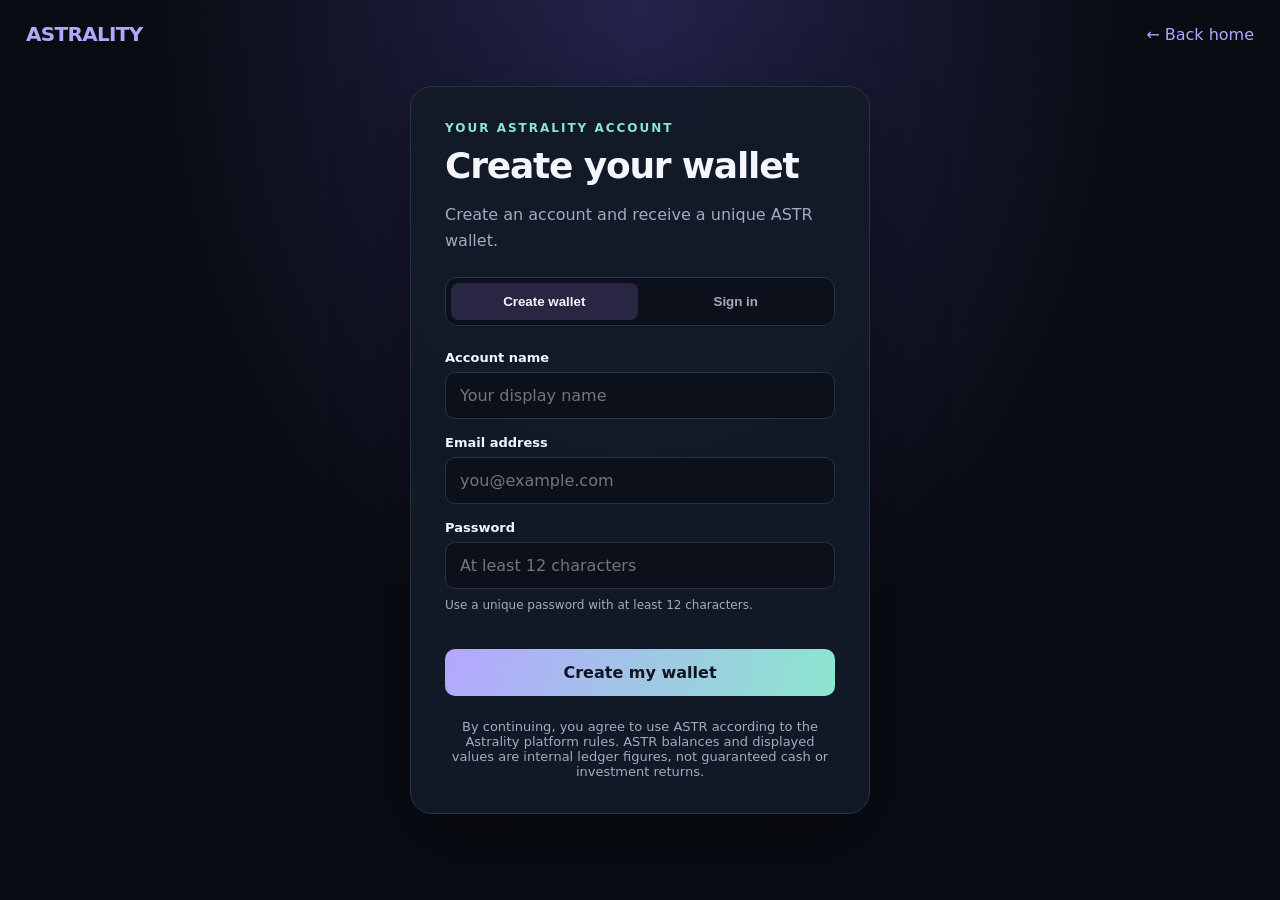
==== signin.html @ 95112d23 "Add signin.html for user account management" ====
<!DOCTYPE html>
<html lang="en">
<head>
  <meta charset="UTF-8">
  <meta name="viewport" content="width=device-width, initial-scale=1">
  <meta name="theme-color" content="#090c13">
  <title>Sign In — Astrality</title>
  <style>
    :root {
      color-scheme: dark;
      --bg: #090c13;
      --panel: #121927;
      --line: #283246;
      --text: #f4f6fc;
      --muted: #a0acc0;
      --purple: #b5a6ff;
      --mint: #8ce6ce;
    }

    * { box-sizing: border-box; }

    body {
      margin: 0;
      min-height: 100vh;
      padding: 24px;
      display: grid;
      place-items: center;
      background:
        radial-gradient(ellipse at top, #24234b 0, transparent 55%),
        var(--bg);
      color: var(--text);
      font-family: Inter, system-ui, -apple-system, sans-serif;
    }

    a { color: var(--purple); text-decoration: none; }

    .top {
      position: absolute;
      top: 22px;
      left: 26px;
      right: 26px;
      display: flex;
      justify-content: space-between;
      align-items: center;
      gap: 16px;
    }

    .brand {
      font-size: 20px;
      font-weight: 800;
      letter-spacing: -0.7px;
    }

    .brand span { color: var(--purple); }

    .panel {
      width: min(100%, 460px);
      padding: 34px;
      background: rgba(18, 25, 39, 0.96);
      border: 1px solid var(--line);
      border-radius: 22px;
      box-shadow: 0 24px 80px #0005;
    }

    .eyebrow {
      color: var(--mint);
      font-size: 12px;
      font-weight: 800;
      letter-spacing: 2px;
      text-transform: uppercase;
    }

    h1 {
      margin: 10px 0;
      font-size: clamp(28px, 6vw, 36px);
      letter-spacing: -1.2px;
    }

    .sub {
      color: var(--muted);
      line-height: 1.6;
      margin-bottom: 24px;
    }

    .tabs {
      display: grid;
      grid-template-columns: 1fr 1fr;
      padding: 5px;
      margin-bottom: 24px;
      border: 1px solid var(--line);
      border-radius: 12px;
      background: #0b101a;
      gap: 5px;
    }

    .tabs button {
      border: 0;
      border-radius: 8px;
      padding: 11px 8px;
      background: transparent;
      color: var(--muted);
      font-weight: 700;
      cursor: pointer;
    }

    .tabs button.active {
      color: var(--text);
      background: #282643;
    }

    label {
      display: block;
      margin: 16px 0 7px;
      font-size: 13px;
      font-weight: 700;
    }

    input {
      width: 100%;
      padding: 13px 14px;
      color: var(--text);
      background: #0b101a;
      border: 1px solid var(--line);
      border-radius: 10px;
      outline: none;
      font: inherit;
    }

    input:focus {
      border-color: var(--purple);
      box-shadow: 0 0 0 3px #b5a6ff20;
    }

    .hint {
      color: var(--muted);
      font-size: 12px;
      line-height: 1.5;
      margin-top: 7px;
    }

    .primary {
      width: 100%;
      margin-top: 23px;
      padding: 14px;
      border: 0;
      border-radius: 10px;
      color: #111222;
      background: linear-gradient(110deg, var(--purple), var(--mint));
      font: inherit;
      font-weight: 800;
      cursor: pointer;
    }

    .primary:disabled {
      opacity: .6;
      cursor: wait;
    }

    .status {
      display: none;
      margin-top: 18px;
      padding: 12px;
      border-radius: 10px;
      background: #0b101a;
      border: 1px solid var(--line);
      overflow-wrap: anywhere;
      line-height: 1.5;
      font-size: 14px;
    }

    .status.show { display: block; }
    .status.error { border-color: #b65b6b; }
    .status.success { border-color: #5aa994; }

    .wallet {
      display: none;
      margin-top: 14px;
      padding: 14px;
      border: 1px solid #5aa994;
      border-radius: 12px;
      background: #10231f;
    }

    .wallet strong {
      display: block;
      margin-bottom: 8px;
      color: var(--mint);
    }

    .wallet code {
      display: block;
      overflow-wrap: anywhere;
      color: var(--text);
      font-size: 12px;
    }

    .copy {
      margin-top: 12px;
      padding: 8px 12px;
      background: #203b35;
      color: var(--mint);
      border: 1px solid #396c60;
      border-radius: 8px;
      cursor: pointer;
    }

    .foot {
      margin-top: 23px;
      text-align: center;
      font-size: 13px;
      color: var(--muted);
    }

    @media (max-width: 480px) {
      body { padding: 90px 16px 24px; }
      .top { left: 18px; right: 18px; }
      .panel { padding: 24px 20px; }
    }
  </style>
</head>
<body>
  <header class="top">
    <a class="brand" href="index.html">ASTR<span>ALITY</span></a>
    <a href="index.html">← Back home</a>
  </header>

  <main class="panel">
    <div class="eyebrow">Your Astrality account</div>
    <h1 id="heading">Create your wallet</h1>
    <p class="sub" id="description">
      Create an account to receive your unique ASTR wallet and one-time
      100 ASTR welcome bonus.
    </p>

    <div class="tabs" role="tablist" aria-label="Account action">
      <button id="createTab" class="active" type="button"
        role="tab" aria-selected="true">Create wallet</button>
      <button id="loginTab" type="button"
        role="tab" aria-selected="false">Sign in</button>
    </div>

    <form id="accountForm">
      <div id="nameGroup">
        <label for="displayName">Account name</label>
        <input id="displayName" name="displayName"
          autocomplete="name" maxlength="80"
          placeholder="Your display name">
      </div>

      <div id="emailGroup">
        <label for="email">Email address</label>
        <input id="email" name="email" type="email"
          autocomplete="email" maxlength="254"
          placeholder="you@example.com">
      </div>

      <div id="walletGroup" hidden>
        <label for="walletAddress">Wallet address</label>
        <input id="walletAddress" name="walletAddress"
          autocomplete="username" maxlength="200"
          placeholder="Enter your Astrality wallet address">
      </div>

      <label for="password">Password</label>
      <input id="password" name="password" type="password"
        autocomplete="new-password" minlength="12"
        maxlength="128" required
        placeholder="At least 12 characters">
      <p class="hint" id="passwordHint">
        Use a unique password with at least 12 characters.
      </p>

      <button class="primary" id="submitButton" type="submit">
        Create my wallet
      </button>
    </form>

    <div id="status" class="status" role="status"
      aria-live="polite"></div>

    <div id="walletResult" class="wallet">
      <strong>Your new wallet address</strong>
      <code id="walletText"></code>
      <button id="copyButton" class="copy" type="button">
        Copy wallet address
      </button>
      <p class="hint">
        Save this address somewhere safe. Your welcome bonus should
        be credited only once by the server.
      </p>
    </div>

    <div class="foot">
      By continuing, you agree to use ASTR according to the
      Astrality platform rules. ASTR balances and displayed values
      are internal ledger figures, not guaranteed cash or investment returns.
    </div>
  </main>

  <script>
    // Set this to your deployed backend URL if it is hosted elsewhere.
    const API_URL = "/api/astrality";

    const form = document.getElementById("accountForm");
    const createTab = document.getElementById("createTab");
    const loginTab = document.getElementById("loginTab");
    const nameGroup = document.getElementById("nameGroup");
    const emailGroup = document.getElementById("emailGroup");
    const walletGroup = document.getElementById("walletGroup");
    const heading = document.getElementById("heading");
    const description = document.getElementById("description");
    const password = document.getElementById("password");
    const passwordHint = document.getElementById("passwordHint");
    const submitButton = document.getElementById("submitButton");
    const statusBox = document.getElementById("status");
    const walletResult = document.getElementById("walletResult");
    const walletText = document.getElementById("walletText");

    let mode = "signup";

    function setMode(nextMode) {
      mode = nextMode;
      const creating = mode === "signup";

      createTab.classList.toggle("active", creating);
      loginTab.classList.toggle("active", !creating);
      createTab.setAttribute("aria-selected", String(creating));
      loginTab.setAttribute("aria-selected", String(!creating));

      nameGroup.hidden = !creating;
      emailGroup.hidden = !creating;
      walletGroup.hidden = creating;

      document.getElementById("displayName").required = creating;
      document.getElementById("email").required = creating;
      document.getElementById("walletAddress").required = !creating;

      password.autocomplete = creating ? "new-password" : "current-password";
      heading.textContent = creating ? "Create your wallet" : "Welcome back";
      description.textContent = creating
        ? "Create an account and receive a unique ASTR wallet."
        : "Sign in using your wallet address and password.";
      passwordHint.textContent = creating
        ? "Use a unique password with at least 12 characters."
        : "Enter the password for your existing account.";
      password.minLength = creating ? 12 : 1;
      submitButton.textContent = creating ? "Create my wallet" : "Sign in";
      statusBox.className = "status";
      statusBox.textContent = "";
      walletResult.style.display = "none";
    }

    createTab.addEventListener("click", () => setMode("signup"));
    loginTab.addEventListener("click", () => setMode("login"));

    function showStatus(message, kind) {
      statusBox.textContent = message;
      statusBox.className = "status show " + kind;
    }

    form.addEventListener("submit", async (event) => {
      event.preventDefault();
      walletResult.style.display = "none";
      statusBox.className = "status";

      if (!form.reportValidity()) return;

      const payload = mode === "signup"
        ? {
            action: "signup",
            displayName: document.getElementById("displayName").value.trim(),
            email: document.getElementById("email").value.trim(),
            password: password.value
          }
        : {
            action: "login",
            walletAddress: document.getElementById("walletAddress").value.trim(),
            password: password.value
          };

      submitButton.disabled = true;
      submitButton.textContent = "Please wait…";

      try {
        const response = await fetch(API_URL, {
          method: "POST",
          headers: { "Content-Type": "application/json" },
          credentials: "same-origin",
          body: JSON.stringify(payload)
        });

        const result = await response.json().catch(() => ({}));

        if (!response.ok || !result.ok) {
          throw new Error(result.error || "The request could not be completed.");
        }

        if (mode === "signup") {
          if (!result.walletAddress) {
            throw new Error("The server did not return a wallet address.");
          }

          walletText.textContent = result.walletAddress;
          walletResult.style.display = "block";

          showStatus(
            result.message ||
            "Your account was created. Check your email for your wallet address.",
            "success"
          );

          form.reset();
        } else {
          // The backend must establish a secure session cookie.
          // Do not store passwords or treat browser storage as authentication.
          showStatus("Signed in successfully. Opening your account…", "success");
          window.location.assign("transactions.html");
        }
      } catch (error) {
        showStatus(
          error.message === "Failed to fetch"
            ? "Could not reach the backend. Deploy the API and check its URL."
            : error.message,
          "error"
        );
      } finally {
        submitButton.disabled = false;
        submitButton.textContent =
          mode === "signup" ? "Create my wallet" : "Sign in";
      }
    });

    document.getElementById("copyButton").addEventListener("click", async () => {
      try {
        await navigator.clipboard.writeText(walletText.textContent);
        document.getElementById("copyButton").textContent = "Copied!";
      } catch {
        showStatus("Please select and copy the wallet address manually.", "error");
      }
    });

    setMode("signup");
  </script>
</body>
</html>
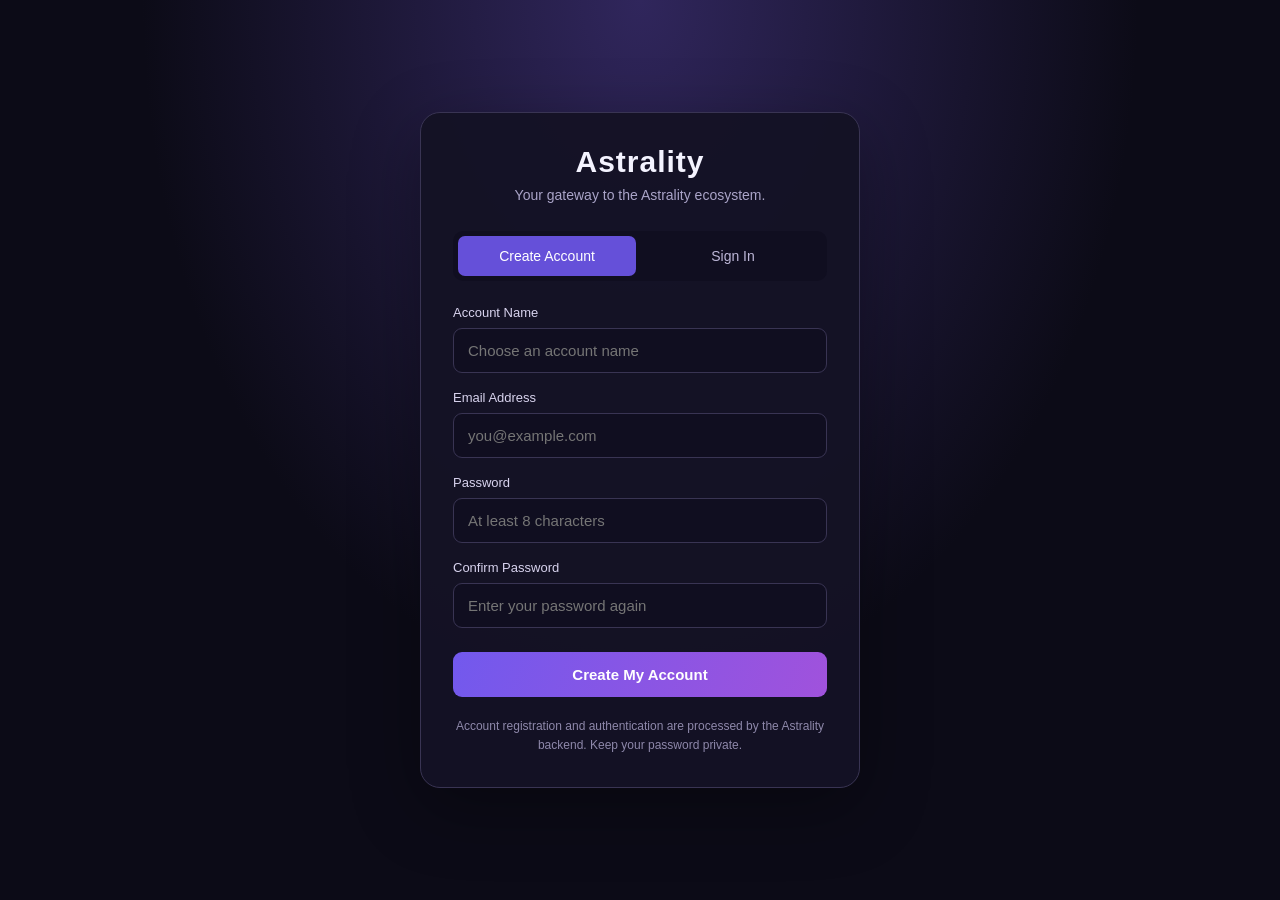
==== commit 4d7af26e: "Revamp signin.html with updated styles and structure Updated the sign-in page with new styles, impro" ====
--- a/signin.html
+++ b/signin.html
@@ -1,446 +1,589 @@
-
 <!DOCTYPE html>
 <html lang="en">
 <head>
   <meta charset="UTF-8">
-  <meta name="viewport" content="width=device-width, initial-scale=1">
-  <meta name="theme-color" content="#090c13">
-  <title>Sign In — Astrality</title>
+  <meta name="viewport" content="width=device-width, initial-scale=1.0">
+  <title>Astrality Portal — Account Access</title>
+
   <style>
-    :root {
-      color-scheme: dark;
-      --bg: #090c13;
-      --panel: #121927;
-      --line: #283246;
-      --text: #f4f6fc;
-      --muted: #a0acc0;
-      --purple: #b5a6ff;
-      --mint: #8ce6ce;
-    }
-
-    * { box-sizing: border-box; }
+    * {
+      box-sizing: border-box;
+    }
 
     body {
       margin: 0;
       min-height: 100vh;
-      padding: 24px;
       display: grid;
       place-items: center;
+      padding: 24px;
+      font-family: Arial, sans-serif;
+      color: #f4f3ff;
       background:
-        radial-gradient(ellipse at top, #24234b 0, transparent 55%),
-        var(--bg);
-      color: var(--text);
-      font-family: Inter, system-ui, -apple-system, sans-serif;
-    }
-
-    a { color: var(--purple); text-decoration: none; }
-
-    .top {
-      position: absolute;
-      top: 22px;
-      left: 26px;
-      right: 26px;
+        radial-gradient(ellipse at top, #30265c 0%, transparent 55%),
+        #0c0b17;
+    }
+
+    .panel {
+      width: 100%;
+      max-width: 440px;
+      padding: 32px;
+      border: 1px solid #393453;
+      border-radius: 20px;
+      background: rgba(20, 18, 37, 0.96);
+      box-shadow: 0 20px 70px #0005;
+    }
+
+    .brand {
+      text-align: center;
+      margin-bottom: 28px;
+    }
+
+    .brand h1 {
+      margin: 0 0 8px;
+      font-size: 30px;
+      letter-spacing: 1px;
+    }
+
+    .brand p {
+      margin: 0;
+      color: #aaa4c8;
+      font-size: 14px;
+    }
+
+    .tabs {
       display: flex;
-      justify-content: space-between;
-      align-items: center;
-      gap: 16px;
-    }
-
-    .brand {
-      font-size: 20px;
-      font-weight: 800;
-      letter-spacing: -0.7px;
-    }
-
-    .brand span { color: var(--purple); }
-
-    .panel {
-      width: min(100%, 460px);
-      padding: 34px;
-      background: rgba(18, 25, 39, 0.96);
-      border: 1px solid var(--line);
-      border-radius: 22px;
-      box-shadow: 0 24px 80px #0005;
-    }
-
-    .eyebrow {
-      color: var(--mint);
-      font-size: 12px;
-      font-weight: 800;
-      letter-spacing: 2px;
-      text-transform: uppercase;
-    }
-
-    h1 {
-      margin: 10px 0;
-      font-size: clamp(28px, 6vw, 36px);
-      letter-spacing: -1.2px;
-    }
-
-    .sub {
-      color: var(--muted);
-      line-height: 1.6;
+      gap: 8px;
       margin-bottom: 24px;
-    }
-
-    .tabs {
-      display: grid;
-      grid-template-columns: 1fr 1fr;
       padding: 5px;
-      margin-bottom: 24px;
-      border: 1px solid var(--line);
-      border-radius: 12px;
-      background: #0b101a;
-      gap: 5px;
+      border-radius: 10px;
+      background: #100e20;
     }
 
     .tabs button {
+      flex: 1;
       border: 0;
-      border-radius: 8px;
-      padding: 11px 8px;
+      padding: 12px;
+      border-radius: 7px;
+      color: #bdb7d7;
       background: transparent;
-      color: var(--muted);
-      font-weight: 700;
       cursor: pointer;
+      font-size: 14px;
     }
 
     .tabs button.active {
-      color: var(--text);
-      background: #282643;
+      color: white;
+      background: #6550d9;
+    }
+
+    .field {
+      margin-bottom: 17px;
     }
 
     label {
       display: block;
-      margin: 16px 0 7px;
+      margin-bottom: 8px;
+      color: #d8d3ee;
       font-size: 13px;
-      font-weight: 700;
     }
 
     input {
+      display: block;
       width: 100%;
       padding: 13px 14px;
-      color: var(--text);
-      background: #0b101a;
-      border: 1px solid var(--line);
-      border-radius: 10px;
+      border: 1px solid #393453;
+      border-radius: 9px;
       outline: none;
-      font: inherit;
+      background: #100e20;
+      color: white;
+      font-size: 15px;
     }
 
     input:focus {
-      border-color: var(--purple);
-      box-shadow: 0 0 0 3px #b5a6ff20;
-    }
-
-    .hint {
-      color: var(--muted);
-      font-size: 12px;
-      line-height: 1.5;
-      margin-top: 7px;
+      border-color: #8976ff;
+      box-shadow: 0 0 0 3px #8976ff20;
     }
 
     .primary {
       width: 100%;
-      margin-top: 23px;
+      margin-top: 7px;
       padding: 14px;
       border: 0;
-      border-radius: 10px;
-      color: #111222;
-      background: linear-gradient(110deg, var(--purple), var(--mint));
-      font: inherit;
-      font-weight: 800;
+      border-radius: 9px;
+      color: white;
+      background: linear-gradient(110deg, #7259ed, #a052dc);
       cursor: pointer;
+      font-size: 15px;
+      font-weight: bold;
     }
 
     .primary:disabled {
-      opacity: .6;
+      opacity: 0.6;
       cursor: wait;
     }
 
-    .status {
+    .message {
       display: none;
       margin-top: 18px;
       padding: 12px;
-      border-radius: 10px;
-      background: #0b101a;
-      border: 1px solid var(--line);
+      border-radius: 9px;
       overflow-wrap: anywhere;
-      line-height: 1.5;
-      font-size: 14px;
-    }
-
-    .status.show { display: block; }
-    .status.error { border-color: #b65b6b; }
-    .status.success { border-color: #5aa994; }
+      white-space: pre-wrap;
+      font-size: 13px;
+      line-height: 1.6;
+    }
+
+    .message.success {
+      display: block;
+      color: #b5f7d0;
+      background: #153526;
+      border: 1px solid #286747;
+    }
+
+    .message.error {
+      display: block;
+      color: #ffc0c0;
+      background: #381b26;
+      border: 1px solid #713343;
+    }
+
+    .message.info {
+      display: block;
+      color: #d5d0ff;
+      background: #211d40;
+      border: 1px solid #453a79;
+    }
+
+    .hint {
+      margin: 20px 0 0;
+      text-align: center;
+      color: #8e88aa;
+      font-size: 12px;
+      line-height: 1.6;
+    }
+
+    .hidden {
+      display: none;
+    }
 
     .wallet {
-      display: none;
-      margin-top: 14px;
-      padding: 14px;
-      border: 1px solid #5aa994;
-      border-radius: 12px;
-      background: #10231f;
-    }
-
-    .wallet strong {
       display: block;
-      margin-bottom: 8px;
-      color: var(--mint);
-    }
-
-    .wallet code {
-      display: block;
+      margin-top: 8px;
+      padding: 10px;
+      border-radius: 6px;
+      background: #100e20;
+      color: #d2caff;
       overflow-wrap: anywhere;
-      color: var(--text);
-      font-size: 12px;
+      user-select: all;
     }
 
     .copy {
-      margin-top: 12px;
-      padding: 8px 12px;
-      background: #203b35;
-      color: var(--mint);
-      border: 1px solid #396c60;
-      border-radius: 8px;
+      margin-top: 10px;
+      padding: 9px 12px;
+      border: 1px solid #6355a0;
+      border-radius: 7px;
+      color: white;
+      background: #302752;
       cursor: pointer;
-    }
-
-    .foot {
-      margin-top: 23px;
-      text-align: center;
-      font-size: 13px;
-      color: var(--muted);
-    }
-
-    @media (max-width: 480px) {
-      body { padding: 90px 16px 24px; }
-      .top { left: 18px; right: 18px; }
-      .panel { padding: 24px 20px; }
     }
   </style>
 </head>
+
 <body>
-  <header class="top">
-    <a class="brand" href="index.html">ASTR<span>ALITY</span></a>
-    <a href="index.html">← Back home</a>
-  </header>
-
   <main class="panel">
-    <div class="eyebrow">Your Astrality account</div>
-    <h1 id="heading">Create your wallet</h1>
-    <p class="sub" id="description">
-      Create an account to receive your unique ASTR wallet and one-time
-      100 ASTR welcome bonus.
-    </p>
-
-    <div class="tabs" role="tablist" aria-label="Account action">
-      <button id="createTab" class="active" type="button"
-        role="tab" aria-selected="true">Create wallet</button>
-      <button id="loginTab" type="button"
-        role="tab" aria-selected="false">Sign in</button>
+    <header class="brand">
+      <h1>Astrality</h1>
+      <p>Your gateway to the Astrality ecosystem.</p>
+    </header>
+
+    <div class="tabs">
+      <button id="signupTab" class="active" type="button">
+        Create Account
+      </button>
+      <button id="loginTab" type="button">
+        Sign In
+      </button>
     </div>
 
-    <form id="accountForm">
-      <div id="nameGroup">
-        <label for="displayName">Account name</label>
-        <input id="displayName" name="displayName"
-          autocomplete="name" maxlength="80"
-          placeholder="Your display name">
+    <form id="signupForm">
+      <div class="field">
+        <label for="displayName">Account Name</label>
+        <input
+          id="displayName"
+          name="displayName"
+          type="text"
+          autocomplete="username"
+          minlength="2"
+          maxlength="40"
+          required
+          placeholder="Choose an account name"
+        >
       </div>
 
-      <div id="emailGroup">
-        <label for="email">Email address</label>
-        <input id="email" name="email" type="email"
-          autocomplete="email" maxlength="254"
-          placeholder="you@example.com">
+      <div class="field">
+        <label for="signupEmail">Email Address</label>
+        <input
+          id="signupEmail"
+          name="email"
+          type="email"
+          autocomplete="email"
+          maxlength="254"
+          required
+          placeholder="you@example.com"
+        >
       </div>
 
-      <div id="walletGroup" hidden>
-        <label for="walletAddress">Wallet address</label>
-        <input id="walletAddress" name="walletAddress"
-          autocomplete="username" maxlength="200"
-          placeholder="Enter your Astrality wallet address">
+      <div class="field">
+        <label for="signupPassword">Password</label>
+        <input
+          id="signupPassword"
+          name="password"
+          type="password"
+          autocomplete="new-password"
+          minlength="8"
+          maxlength="128"
+          required
+          placeholder="At least 8 characters"
+        >
       </div>
 
-      <label for="password">Password</label>
-      <input id="password" name="password" type="password"
-        autocomplete="new-password" minlength="12"
-        maxlength="128" required
-        placeholder="At least 12 characters">
-      <p class="hint" id="passwordHint">
-        Use a unique password with at least 12 characters.
-      </p>
-
-      <button class="primary" id="submitButton" type="submit">
-        Create my wallet
+      <div class="field">
+        <label for="confirmPassword">Confirm Password</label>
+        <input
+          id="confirmPassword"
+          name="confirmPassword"
+          type="password"
+          autocomplete="new-password"
+          minlength="8"
+          maxlength="128"
+          required
+          placeholder="Enter your password again"
+        >
+      </div>
+
+      <button class="primary" id="signupButton" type="submit">
+        Create My Account
       </button>
     </form>
 
-    <div id="status" class="status" role="status"
-      aria-live="polite"></div>
-
-    <div id="walletResult" class="wallet">
-      <strong>Your new wallet address</strong>
-      <code id="walletText"></code>
-      <button id="copyButton" class="copy" type="button">
-        Copy wallet address
+    <form id="loginForm" class="hidden">
+      <div class="field">
+        <label for="walletAddress">Wallet Address</label>
+        <input
+          id="walletAddress"
+          name="walletAddress"
+          type="text"
+          autocomplete="username"
+          required
+          placeholder="Enter your Astrality wallet address"
+        >
+      </div>
+
+      <div class="field">
+        <label for="loginPassword">Password</label>
+        <input
+          id="loginPassword"
+          name="password"
+          type="password"
+          autocomplete="current-password"
+          required
+          placeholder="Enter your password"
+        >
+      </div>
+
+      <button class="primary" id="loginButton" type="submit">
+        Sign In
       </button>
-      <p class="hint">
-        Save this address somewhere safe. Your welcome bonus should
-        be credited only once by the server.
-      </p>
-    </div>
-
-    <div class="foot">
-      By continuing, you agree to use ASTR according to the
-      Astrality platform rules. ASTR balances and displayed values
-      are internal ledger figures, not guaranteed cash or investment returns.
-    </div>
+    </form>
+
+    <div id="message" class="message" role="status"
+         aria-live="polite"></div>
+
+    <p class="hint">
+      Account registration and authentication are processed by the
+      Astrality backend. Keep your password private.
+    </p>
   </main>
 
   <script>
-    // Set this to your deployed backend URL if it is hosted elsewhere.
+    "use strict";
+
     const API_URL = "/api/astrality";
 
-    const form = document.getElementById("accountForm");
-    const createTab = document.getElementById("createTab");
+    const signupForm = document.getElementById("signupForm");
+    const loginForm = document.getElementById("loginForm");
+    const signupTab = document.getElementById("signupTab");
     const loginTab = document.getElementById("loginTab");
-    const nameGroup = document.getElementById("nameGroup");
-    const emailGroup = document.getElementById("emailGroup");
-    const walletGroup = document.getElementById("walletGroup");
-    const heading = document.getElementById("heading");
-    const description = document.getElementById("description");
-    const password = document.getElementById("password");
-    const passwordHint = document.getElementById("passwordHint");
-    const submitButton = document.getElementById("submitButton");
-    const statusBox = document.getElementById("status");
-    const walletResult = document.getElementById("walletResult");
-    const walletText = document.getElementById("walletText");
-
-    let mode = "signup";
-
-    function setMode(nextMode) {
-      mode = nextMode;
-      const creating = mode === "signup";
-
-      createTab.classList.toggle("active", creating);
-      loginTab.classList.toggle("active", !creating);
-      createTab.setAttribute("aria-selected", String(creating));
-      loginTab.setAttribute("aria-selected", String(!creating));
-
-      nameGroup.hidden = !creating;
-      emailGroup.hidden = !creating;
-      walletGroup.hidden = creating;
-
-      document.getElementById("displayName").required = creating;
-      document.getElementById("email").required = creating;
-      document.getElementById("walletAddress").required = !creating;
-
-      password.autocomplete = creating ? "new-password" : "current-password";
-      heading.textContent = creating ? "Create your wallet" : "Welcome back";
-      description.textContent = creating
-        ? "Create an account and receive a unique ASTR wallet."
-        : "Sign in using your wallet address and password.";
-      passwordHint.textContent = creating
-        ? "Use a unique password with at least 12 characters."
-        : "Enter the password for your existing account.";
-      password.minLength = creating ? 12 : 1;
-      submitButton.textContent = creating ? "Create my wallet" : "Sign in";
-      statusBox.className = "status";
-      statusBox.textContent = "";
-      walletResult.style.display = "none";
-    }
-
-    createTab.addEventListener("click", () => setMode("signup"));
-    loginTab.addEventListener("click", () => setMode("login"));
-
-    function showStatus(message, kind) {
-      statusBox.textContent = message;
-      statusBox.className = "status show " + kind;
-    }
-
-    form.addEventListener("submit", async (event) => {
-      event.preventDefault();
-      walletResult.style.display = "none";
-      statusBox.className = "status";
-
-      if (!form.reportValidity()) return;
-
-      const payload = mode === "signup"
-        ? {
-            action: "signup",
-            displayName: document.getElementById("displayName").value.trim(),
-            email: document.getElementById("email").value.trim(),
-            password: password.value
-          }
-        : {
-            action: "login",
-            walletAddress: document.getElementById("walletAddress").value.trim(),
-            password: password.value
-          };
-
-      submitButton.disabled = true;
-      submitButton.textContent = "Please wait…";
+    const signupButton = document.getElementById("signupButton");
+    const loginButton = document.getElementById("loginButton");
+    const message = document.getElementById("message");
+
+    let currentMode = "signup";
+
+    function showMessage(text, type = "info") {
+      message.className = "message " + type;
+      message.replaceChildren(document.createTextNode(text));
+    }
+
+    function clearMessage() {
+      message.className = "message";
+      message.replaceChildren();
+    }
+
+    function switchMode(mode) {
+      currentMode = mode;
+      clearMessage();
+
+      const isSignup = mode === "signup";
+
+      signupForm.classList.toggle("hidden", !isSignup);
+      loginForm.classList.toggle("hidden", isSignup);
+
+      signupTab.classList.toggle("active", isSignup);
+      loginTab.classList.toggle("active", !isSignup);
+
+      document.getElementById("displayName").required = isSignup;
+      document.getElementById("signupEmail").required = isSignup;
+      document.getElementById("signupPassword").required = isSignup;
+      document.getElementById("confirmPassword").required = isSignup;
+
+      document.getElementById("walletAddress").required = !isSignup;
+      document.getElementById("loginPassword").required = !isSignup;
+    }
+
+    signupTab.addEventListener("click", () => switchMode("signup"));
+    loginTab.addEventListener("click", () => switchMode("login"));
+
+    async function callAPI(payload) {
+      let response;
 
       try {
-        const response = await fetch(API_URL, {
+        response = await fetch(API_URL, {
           method: "POST",
-          headers: { "Content-Type": "application/json" },
-          credentials: "same-origin",
+          headers: {
+            "Content-Type": "application/json"
+          },
           body: JSON.stringify(payload)
         });
-
-        const result = await response.json().catch(() => ({}));
-
-        if (!response.ok || !result.ok) {
-          throw new Error(result.error || "The request could not be completed.");
+      } catch (error) {
+        throw new Error(
+          "Could not connect to the Astrality API. " +
+          "Check that /api/astrality is deployed and accessible."
+        );
+      }
+
+      const rawText = await response.text();
+      let data;
+
+      try {
+        data = JSON.parse(rawText);
+      } catch {
+        throw new Error(
+          "The server returned an invalid response. " +
+          "Check your API deployment and server logs."
+        );
+      }
+
+      if (!response.ok || data.success === false || data.error) {
+        throw new Error(
+          data.message ||
+          data.error ||
+          ("The server returned HTTP " + response.status + ".")
+        );
+      }
+
+      if (data.success !== true) {
+        throw new Error(
+          data.message ||
+          "The server did not confirm success. No success was assumed."
+        );
+      }
+
+      return data;
+    }
+
+    function getWalletAddress(data) {
+      return (
+        data.walletAddress ||
+        data.account?.walletAddress ||
+        data.account?.wallet ||
+        data.wallet ||
+        ""
+      );
+    }
+
+    function showWalletResult(walletAddress) {
+      message.className = "message success";
+      message.replaceChildren();
+
+      const heading = document.createElement("strong");
+      heading.textContent = "Account created successfully!";
+      message.appendChild(heading);
+
+      const explanation = document.createElement("p");
+      explanation.textContent =
+        "Your Astrality wallet address:";
+      message.appendChild(explanation);
+
+      const wallet = document.createElement("code");
+      wallet.className = "wallet";
+      wallet.textContent = walletAddress;
+      message.appendChild(wallet);
+
+      const copyButton = document.createElement("button");
+      copyButton.type = "button";
+      copyButton.className = "copy";
+      copyButton.textContent = "Copy Wallet Address";
+
+      copyButton.addEventListener("click", async () => {
+        try {
+          await navigator.clipboard.writeText(walletAddress);
+          copyButton.textContent = "Copied!";
+        } catch {
+          showMessage(
+            "Select the wallet address above and copy it manually.",
+            "info"
+          );
         }
-
-        if (mode === "signup") {
-          if (!result.walletAddress) {
-            throw new Error("The server did not return a wallet address.");
-          }
-
-          walletText.textContent = result.walletAddress;
-          walletResult.style.display = "block";
-
-          showStatus(
-            result.message ||
-            "Your account was created. Check your email for your wallet address.",
-            "success"
+      });
+
+      message.appendChild(copyButton);
+
+      const loginPrompt = document.createElement("p");
+      loginPrompt.textContent =
+        "Save your wallet address. You will need it to sign in.";
+      message.appendChild(loginPrompt);
+
+      const loginNow = document.createElement("button");
+      loginNow.type = "button";
+      loginNow.className = "copy";
+      loginNow.textContent = "Continue to Sign In";
+
+      loginNow.addEventListener("click", () => {
+        document.getElementById("walletAddress").value =
+          walletAddress;
+        switchMode("login");
+      });
+
+      message.appendChild(loginNow);
+    }
+
+    signupForm.addEventListener("submit", async (event) => {
+      event.preventDefault();
+      clearMessage();
+
+      const displayName =
+        document.getElementById("displayName").value.trim();
+
+      const email =
+        document.getElementById("signupEmail").value.trim();
+
+      const password =
+        document.getElementById("signupPassword").value;
+
+      const confirmPassword =
+        document.getElementById("confirmPassword").value;
+
+      if (displayName.length < 2) {
+        showMessage(
+          "Your account name must contain at least 2 characters.",
+          "error"
+        );
+        return;
+      }
+
+      if (password.length < 8) {
+        showMessage(
+          "Your password must contain at least 8 characters.",
+          "error"
+        );
+        return;
+      }
+
+      if (password !== confirmPassword) {
+        showMessage("Your passwords do not match.", "error");
+        return;
+      }
+
+      signupButton.disabled = true;
+      signupButton.textContent = "Creating Account...";
+
+      showMessage("Contacting Astrality and creating your account...");
+
+      try {
+        const data = await callAPI({
+          action: "signup",
+          displayName,
+          email,
+          password
+        });
+
+        const walletAddress = getWalletAddress(data);
+
+        if (!walletAddress) {
+          showMessage(
+            "The server reported success but did not return a wallet " +
+            "address. Check the signup response and backend implementation.",
+            "error"
           );
-
-          form.reset();
-        } else {
-          // The backend must establish a secure session cookie.
-          // Do not store passwords or treat browser storage as authentication.
-          showStatus("Signed in successfully. Opening your account…", "success");
-          window.location.assign("transactions.html");
+          return;
         }
+
+        signupForm.reset();
+        showWalletResult(walletAddress);
+
       } catch (error) {
-        showStatus(
-          error.message === "Failed to fetch"
-            ? "Could not reach the backend. Deploy the API and check its URL."
-            : error.message,
-          "error"
-        );
+        showMessage(error.message, "error");
       } finally {
-        submitButton.disabled = false;
-        submitButton.textContent =
-          mode === "signup" ? "Create my wallet" : "Sign in";
+        signupButton.disabled = false;
+        signupButton.textContent = "Create My Account";
       }
     });
 
-    document.getElementById("copyButton").addEventListener("click", async () => {
+    loginForm.addEventListener("submit", async (event) => {
+      event.preventDefault();
+      clearMessage();
+
+      const walletAddress =
+        document.getElementById("walletAddress").value.trim();
+
+      const password =
+        document.getElementById("loginPassword").value;
+
+      loginButton.disabled = true;
+      loginButton.textContent = "Signing In...";
+
+      showMessage("Verifying your account...");
+
       try {
-        await navigator.clipboard.writeText(walletText.textContent);
-        document.getElementById("copyButton").textContent = "Copied!";
-      } catch {
-        showStatus("Please select and copy the wallet address manually.", "error");
+        const data = await callAPI({
+          action: "login",
+          walletAddress,
+          password
+        });
+
+        showMessage(
+          data.message || "Sign-in successful.",
+          "success"
+        );
+
+        // Only redirect if the backend explicitly supplies a destination.
+        if (
+          typeof data.redirectUrl === "string" &&
+          data.redirectUrl.startsWith("/") &&
+          !data.redirectUrl.startsWith("//")
+        ) {
+          window.location.assign(data.redirectUrl);
+        }
+
+      } catch (error) {
+        showMessage(error.message, "error");
+      } finally {
+        loginButton.disabled = false;
+        loginButton.textContent = "Sign In";
       }
     });
 
-    setMode("signup");
+    switchMode("signup");
   </script>
 </body>
 </html>
